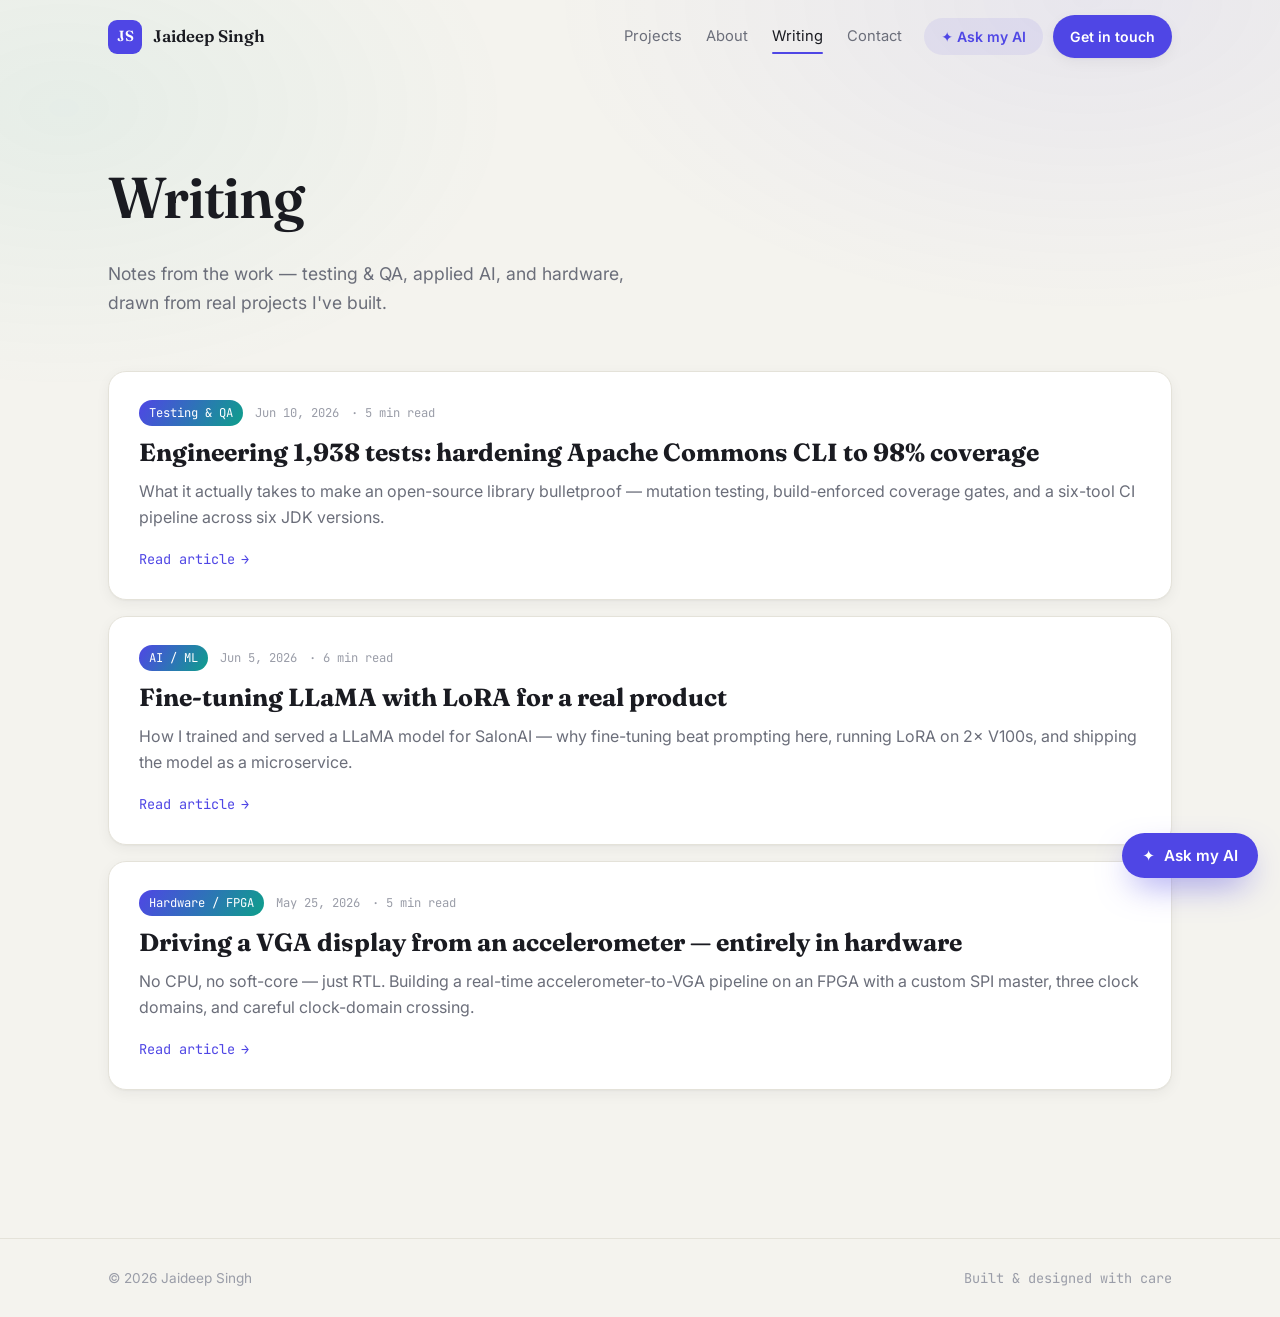
==== blog.html @ 5a1c94ab "Add Writing/blog section with 3 SEO articles + repo backlinks - New blog.html index + 3 static artic" ====
<!DOCTYPE html>
<html lang="en">
<head>
  <meta charset="UTF-8" />
  <meta name="viewport" content="width=device-width, initial-scale=1.0" />
  <title>Writing — Jaideep Singh</title>
  <meta name="description" content="Writing by Jaideep Singh — software engineer. Notes on testing & QA, AI/ML, and FPGA hardware, drawn from real projects." />
  <meta name="robots" content="index, follow, max-image-preview:large" />
  <link rel="canonical" href="https://jaideepsingh.dev/blog.html" />
  <meta property="og:type" content="website" />
  <meta property="og:title" content="Writing — Jaideep Singh" />
  <meta property="og:description" content="Notes on testing & QA, AI/ML, and FPGA hardware from a software engineer." />
  <meta property="og:url" content="https://jaideepsingh.dev/blog.html" />
  <meta property="og:image" content="https://jaideepsingh.dev/assets/og-image.png" />
  <meta name="twitter:card" content="summary_large_image" />
  <link rel="icon" type="image/svg+xml" href="assets/favicon.svg" />
  <link rel="preconnect" href="https://fonts.googleapis.com" />
  <link rel="preconnect" href="https://fonts.gstatic.com" crossorigin />
  <link href="https://fonts.googleapis.com/css2?family=Fraunces:opsz,wght@9..144,400;9..144,500;9..144,600;9..144,700&family=Inter:wght@400;500;600;700&family=JetBrains+Mono:wght@400;500&display=swap" rel="stylesheet" />
  <link rel="stylesheet" href="styles.css" />
  <link rel="stylesheet" href="blog.css" />
  <script>document.documentElement.classList.add('js');</script>
</head>
<body>
  <div class="scroll-progress" id="scrollProgress" aria-hidden="true"></div>
  <header class="nav scrolled" id="nav">
    <div class="nav-inner">
      <a href="index.html" class="nav-logo" aria-label="Home"><span class="logo-mark">JS</span><span class="logo-text">Jaideep Singh</span></a>
      <nav class="nav-links" aria-label="Primary">
        <a href="index.html#projects">Projects</a>
        <a href="index.html#about">About</a>
        <a href="blog.html" class="active">Writing</a>
        <a href="index.html#contact">Contact</a>
      </nav>
      <div class="nav-actions">
        <button class="btn btn-soft nav-ask" id="navAsk">✦ Ask my AI</button>
        <a href="index.html#contact" class="btn btn-primary nav-contact">Get in touch</a>
      </div>
      <button class="nav-toggle" id="navToggle" aria-label="Toggle menu" aria-expanded="false"><span></span><span></span><span></span></button>
    </div>
    <div class="nav-mobile" id="navMobile">
      <a href="index.html#projects">Projects</a>
      <a href="index.html#about">About</a>
      <a href="blog.html">Writing</a>
      <a href="index.html#contact">Contact</a>
    </div>
  </header>

  <main id="top">
    <section class="blog-hero">
      <div class="container">
        <h1 class="reveal in">Writing</h1>
        <p class="reveal in">Notes from the work — testing &amp; QA, applied AI, and hardware, drawn from real projects I've built.</p>
      </div>
    </section>

    <section class="section" style="padding-top:24px">
      <div class="container">
        <div class="post-list">
          <a class="post-card reveal" href="blog/testing-apache-commons-cli.html">
            <div class="post-meta"><span class="tag">Testing &amp; QA</span><span>Jun 10, 2026</span><span>· 5 min read</span></div>
            <h2>Engineering 1,938 tests: hardening Apache Commons CLI to 98% coverage</h2>
            <p>What it actually takes to make an open-source library bulletproof — mutation testing, build-enforced coverage gates, and a six-tool CI pipeline across six JDK versions.</p>
            <span class="read">Read article <span>→</span></span>
          </a>
          <a class="post-card reveal" href="blog/fine-tuning-llama-lora-salonai.html">
            <div class="post-meta"><span class="tag">AI / ML</span><span>Jun 5, 2026</span><span>· 6 min read</span></div>
            <h2>Fine-tuning LLaMA with LoRA for a real product</h2>
            <p>How I trained and served a LLaMA model for SalonAI — why fine-tuning beat prompting here, running LoRA on 2× V100s, and shipping the model as a microservice.</p>
            <span class="read">Read article <span>→</span></span>
          </a>
          <a class="post-card reveal" href="blog/accelerometer-vga-fpga.html">
            <div class="post-meta"><span class="tag">Hardware / FPGA</span><span>May 25, 2026</span><span>· 5 min read</span></div>
            <h2>Driving a VGA display from an accelerometer — entirely in hardware</h2>
            <p>No CPU, no soft-core — just RTL. Building a real-time accelerometer-to-VGA pipeline on an FPGA with a custom SPI master, three clock domains, and careful clock-domain crossing.</p>
            <span class="read">Read article <span>→</span></span>
          </a>
        </div>
      </div>
    </section>
  </main>

  <footer class="footer">
    <div class="container footer-inner">
      <span>© <span id="year">2026</span> Jaideep Singh</span>
      <span class="footer-built">Built &amp; designed with care</span>
    </div>
  </footer>

  <button class="chat-fab" id="chatFab" aria-label="Ask my AI assistant"><span class="chat-fab-spark">✦</span><span class="chat-fab-text">Ask my AI</span></button>
  <div class="chat-panel" id="chatPanel" role="dialog" aria-label="AI assistant about Jaideep" aria-hidden="true">
    <div class="chat-head">
      <div class="chat-id"><span class="chat-avatar">JS</span><div class="chat-meta"><strong>Jaideep's AI</strong><span class="chat-status"><span class="status-dot"></span> Ask me anything about Jaideep</span></div></div>
      <button class="chat-close" id="chatClose" aria-label="Close chat">✕</button>
    </div>
    <div class="chat-log" id="chatLog"></div>
    <div class="chat-suggest" id="chatSuggest"></div>
    <form class="chat-input" id="chatForm" autocomplete="off">
      <input id="chatText" type="text" placeholder="Ask me anything about Jaideep…" aria-label="Your question" />
      <button type="submit" aria-label="Send message"><svg viewBox="0 0 24 24" width="18" height="18" fill="currentColor"><path d="M3.4 20.4 21 12 3.4 3.6 3.39 10l12 2-12 2z"/></svg></button>
    </form>
  </div>

  <script>window.JAIDEEP_BOT_ENDPOINT = 'https://bot.jaideepsingh.dev';</script>
  <script src="script.js"></script>
</body>
</html>
---- styles.css ----
/* ============================================================
   Jaideep Singh — Portfolio
   Theme: editorial "premium professional" (light, warm paper,
   serif display + clean sans, refined depth & micro-interactions).
   ============================================================ */

:root {
  --paper: #f4f3ee;
  --paper-2: #efeee8;
  --card: #ffffff;
  --ink: #1a1b21;
  --ink-soft: #3b3d47;
  --muted: #6b6e7a;
  --faint: #9a9da8;
  --line: #e4e2d9;
  --line-2: #ebe9e1;

  --accent: #4f46e5;
  --accent-press: #4338ca;
  --accent-2: #0e9f8b;
  --accent-soft: rgba(79, 70, 229, .08);
  --accent-line: rgba(79, 70, 229, .22);
  --ok: #12a150;

  --maxw: 1120px;
  --radius: 18px;
  --radius-sm: 12px;
  --shadow-sm: 0 1px 2px rgba(26, 27, 33, .04), 0 4px 14px rgba(26, 27, 33, .05);
  --shadow-md: 0 10px 30px -12px rgba(26, 27, 33, .18);
  --shadow-lg: 0 26px 60px -22px rgba(26, 27, 33, .28);

  --font-sans: 'Inter', system-ui, -apple-system, sans-serif;
  --font-display: 'Fraunces', Georgia, serif;
  --font-mono: 'JetBrains Mono', ui-monospace, monospace;
}

* { margin: 0; padding: 0; box-sizing: border-box; }
html { scroll-behavior: smooth; scroll-padding-top: 88px; }
body {
  font-family: var(--font-sans);
  background: var(--paper);
  color: var(--ink);
  line-height: 1.65;
  -webkit-font-smoothing: antialiased;
  overflow-x: hidden;
}
@media (prefers-reduced-motion: reduce) {
  html { scroll-behavior: auto; }
  *, *::before, *::after { animation: none !important; transition: none !important; }
}
a { color: inherit; text-decoration: none; }
strong { color: var(--ink); font-weight: 600; }
::selection { background: rgba(79, 70, 229, .16); }

/* warm ambient backdrop */
body::before {
  content: ''; position: fixed; inset: 0; z-index: -1; pointer-events: none;
  background:
    radial-gradient(60% 50% at 85% 0%, rgba(79, 70, 229, .07), transparent 70%),
    radial-gradient(50% 45% at 5% 12%, rgba(14, 159, 139, .06), transparent 70%);
}

.container { width: 100%; max-width: var(--maxw); margin: 0 auto; padding: 0 28px; }
.section { padding: 108px 0; position: relative; }

.section-head { display: flex; align-items: baseline; gap: 14px; margin-bottom: 44px; }
.section-num { font-family: var(--font-mono); font-size: .82rem; color: var(--accent); }
.section-title { font-family: var(--font-display); font-size: clamp(1.9rem, 4vw, 2.7rem); font-weight: 600; letter-spacing: -.01em; }
.section-lead { color: var(--muted); max-width: 640px; margin: -28px 0 36px; font-size: 1.02rem; }
.accent-text { color: var(--accent); font-style: italic; }

/* ---------- Buttons ---------- */
.btn {
  display: inline-flex; align-items: center; justify-content: center; gap: 8px;
  font-weight: 600; font-size: .95rem; padding: 11px 20px; border-radius: 999px;
  border: 1px solid transparent; cursor: pointer; transition: transform .18s ease, box-shadow .25s, background .2s, border-color .2s, color .2s;
  white-space: nowrap; font-family: var(--font-sans);
}
.btn-primary { background: var(--accent); color: #fff; box-shadow: var(--shadow-sm); }
.btn-primary:hover { background: var(--accent-press); transform: translateY(-2px); box-shadow: var(--shadow-md); }
.btn-outline { background: transparent; border-color: var(--line); color: var(--ink); }
.btn-outline:hover { border-color: var(--accent); color: var(--accent); transform: translateY(-2px); background: var(--accent-soft); }
.btn-soft { background: var(--accent-soft); color: var(--accent); }
.btn-soft:hover { background: rgba(79, 70, 229, .14); }
.btn-lg { font-size: 1rem; padding: 14px 26px; }

/* ---------- Scroll progress ---------- */
.scroll-progress {
  position: fixed; top: 0; left: 0; height: 3px; width: 100%;
  transform: scaleX(0); transform-origin: 0 50%;
  background: linear-gradient(90deg, var(--accent), var(--accent-2));
  z-index: 200; will-change: transform;
}

/* ---------- Nav ---------- */
.nav { position: fixed; top: 0; left: 0; right: 0; z-index: 100; transition: background .3s, border-color .3s, box-shadow .3s; border-bottom: 1px solid transparent; }
.nav.scrolled { background: rgba(244, 243, 238, .82); backdrop-filter: blur(14px); -webkit-backdrop-filter: blur(14px); border-bottom-color: var(--line); }
.nav-inner { max-width: var(--maxw); margin: 0 auto; padding: 15px 28px; display: flex; align-items: center; gap: 22px; }
.nav-logo { display: flex; align-items: center; gap: 11px; font-weight: 600; }
.logo-mark { font-family: var(--font-display); font-weight: 600; font-size: .92rem; width: 34px; height: 34px; display: grid; place-items: center; border-radius: 9px; background: var(--accent); color: #fff; }
.logo-text { font-family: var(--font-display); font-size: 1.05rem; }
.nav-links { margin-left: auto; display: flex; gap: 24px; }
.nav-links a { font-size: .92rem; color: var(--muted); position: relative; transition: color .2s; }
.nav-links a:hover, .nav-links a.active { color: var(--ink); }
.nav-links a::after { content: ''; position: absolute; left: 0; bottom: -5px; height: 2px; width: 0; background: var(--accent); transition: width .25s; border-radius: 2px; }
.nav-links a:hover::after, .nav-links a.active::after { width: 100%; }
.nav-actions { display: flex; gap: 10px; align-items: center; }
.nav-ask, .nav-contact { padding: 9px 16px; font-size: .88rem; }
.nav-toggle { display: none; flex-direction: column; gap: 5px; background: none; border: 0; cursor: pointer; padding: 6px; }
.nav-toggle span { width: 24px; height: 2px; background: var(--ink); border-radius: 2px; transition: .3s; }
.nav-toggle.open span:nth-child(1) { transform: translateY(7px) rotate(45deg); }
.nav-toggle.open span:nth-child(2) { opacity: 0; }
.nav-toggle.open span:nth-child(3) { transform: translateY(-7px) rotate(-45deg); }
.nav-mobile { display: none; flex-direction: column; background: var(--paper); border-bottom: 1px solid var(--line); padding: 8px 28px 18px; }
.nav-mobile a { padding: 12px 0; color: var(--ink-soft); border-bottom: 1px solid var(--line-2); }
.nav-mobile a:last-child { border-bottom: 0; }
.nav-mobile.open { display: flex; }

/* ---------- Status dot ---------- */
.status-dot { width: 8px; height: 8px; border-radius: 50%; background: var(--ok); display: inline-block; box-shadow: 0 0 0 0 rgba(18, 161, 80, .5); animation: pulse 2.2s infinite; }
@keyframes pulse { 0% { box-shadow: 0 0 0 0 rgba(18, 161, 80, .45);} 70% { box-shadow: 0 0 0 8px rgba(18, 161, 80, 0);} 100% { box-shadow: 0 0 0 0 rgba(18, 161, 80, 0);} }

/* ---------- Hero ---------- */
.hero { min-height: 100vh; display: flex; align-items: safe center; padding: 128px 0 70px; position: relative; }
#hero-canvas { position: absolute; inset: 0; width: 100%; height: 100%; z-index: 0; pointer-events: none; display: block; }
.hero-grid { display: grid; grid-template-columns: 1.35fr .95fr; gap: 54px; align-items: center; width: 100%; position: relative; z-index: 2; }
.hero-eyebrow { display: inline-flex; align-items: center; gap: 9px; font-family: var(--font-mono); font-size: .8rem; color: var(--ink-soft); padding: 7px 14px; border: 1px solid var(--line); border-radius: 999px; background: var(--card); margin-bottom: 26px; box-shadow: var(--shadow-sm); }
.hero-title { font-family: var(--font-display); font-size: clamp(2.5rem, 6vw, 4.4rem); line-height: 1.04; font-weight: 600; letter-spacing: -.02em; margin-bottom: 24px; }
.hero-sub { font-size: clamp(1.02rem, 1.7vw, 1.2rem); color: var(--muted); max-width: 600px; margin-bottom: 34px; }
.hero-cta { display: flex; gap: 12px; flex-wrap: wrap; margin-bottom: 30px; }
.hero-socials { display: flex; gap: 10px; align-items: center; }
.hero-socials a:not(.hero-resume) { width: 42px; height: 42px; display: grid; place-items: center; border-radius: 11px; border: 1px solid var(--line); color: var(--ink-soft); background: var(--card); transition: .2s; }
.hero-socials a:not(.hero-resume):hover { color: var(--accent); border-color: var(--accent); transform: translateY(-3px); }
.hero-resume { margin-left: 6px; font-family: var(--font-mono); font-size: .85rem; color: var(--muted); transition: color .2s; }
.hero-resume:hover { color: var(--accent); }

/* hero quick-facts card */
.hero-card { background: var(--card); border: 1px solid var(--line); border-radius: var(--radius); padding: 26px; box-shadow: var(--shadow-lg); }
.hc-row { display: flex; align-items: center; gap: 13px; margin-bottom: 20px; }
.hc-avatar { width: 48px; height: 48px; border-radius: 13px; display: grid; place-items: center; font-family: var(--font-display); font-weight: 600; color: #fff; background: linear-gradient(135deg, var(--accent), var(--accent-2)); font-size: 1.05rem; }
.hc-name { display: block; font-family: var(--font-display); font-size: 1.15rem; }
.hc-role { font-size: .88rem; color: var(--muted); }
.hc-now { font-size: .92rem; color: var(--ink-soft); background: var(--paper-2); border: 1px solid var(--line-2); border-radius: var(--radius-sm); padding: 11px 14px; margin-bottom: 18px; }
.hc-label { display: block; font-family: var(--font-mono); font-size: .68rem; text-transform: uppercase; letter-spacing: .08em; color: var(--faint); margin-bottom: 3px; }
.hc-stats { list-style: none; display: grid; grid-template-columns: 1fr 1fr; gap: 12px; margin-bottom: 18px; }
.hc-stats li { display: flex; flex-direction: column; }
.hc-stats b { font-family: var(--font-display); font-size: 1.4rem; color: var(--accent); line-height: 1; }
.hc-stats span { font-size: .76rem; color: var(--muted); margin-top: 3px; }
.hc-tags { display: flex; flex-wrap: wrap; gap: 6px; margin-bottom: 18px; }
.hc-tags span { font-family: var(--font-mono); font-size: .72rem; padding: 4px 10px; border-radius: 7px; background: var(--accent-soft); color: var(--accent); }
.hc-avail { display: flex; align-items: center; gap: 8px; font-size: .85rem; color: var(--ink-soft); padding-top: 16px; border-top: 1px solid var(--line-2); }

/* ---------- About ---------- */
.about-grid { display: grid; grid-template-columns: 1.5fr 1fr; gap: 50px; align-items: start; }
.about-text .lead { font-family: var(--font-display); font-size: 1.5rem; line-height: 1.3; color: var(--ink); margin-bottom: 20px; font-weight: 500; }
.about-text p { color: var(--muted); margin-bottom: 16px; font-size: 1.05rem; }
.about-side { background: var(--card); border: 1px solid var(--line); border-radius: var(--radius); padding: 26px; box-shadow: var(--shadow-sm); }
.about-side h3 { font-family: var(--font-display); font-size: 1.1rem; margin-bottom: 16px; }
.check-list { list-style: none; display: flex; flex-direction: column; gap: 12px; }
.check-list li { position: relative; padding-left: 28px; color: var(--ink-soft); font-size: .94rem; }
.check-list li::before { content: '✓'; position: absolute; left: 0; top: 0; width: 18px; height: 18px; border-radius: 6px; background: var(--accent-soft); color: var(--accent); font-size: .72rem; display: grid; place-items: center; font-weight: 700; }

/* ---------- Skills ---------- */
.skills-grid { display: grid; grid-template-columns: repeat(auto-fill, minmax(255px, 1fr)); gap: 16px; }
.skill-card { background: var(--card); border: 1px solid var(--line); border-radius: var(--radius); padding: 22px; transition: transform .25s, box-shadow .25s, border-color .25s; }
.skill-card:hover { transform: translateY(-4px); box-shadow: var(--shadow-md); border-color: var(--accent-line); }
.skill-card h3 { font-family: var(--font-display); font-size: 1.02rem; margin-bottom: 15px; }
.chips { list-style: none; display: flex; flex-wrap: wrap; gap: 8px; }
.chips li { font-family: var(--font-mono); font-size: .77rem; color: var(--ink-soft); padding: 5px 11px; border-radius: 8px; background: var(--paper-2); border: 1px solid var(--line-2); }
.chips.small li { font-size: .72rem; padding: 4px 9px; }

/* ---------- Experience ---------- */
.timeline { position: relative; padding-left: 30px; }
.timeline::before { content: ''; position: absolute; left: 7px; top: 6px; bottom: 6px; width: 2px; background: linear-gradient(var(--accent), var(--accent-2), transparent); opacity: .5; }
.tl-item { position: relative; padding-bottom: 40px; }
.tl-item:last-child { padding-bottom: 0; }
.tl-marker { position: absolute; left: -30px; top: 6px; width: 15px; height: 15px; border-radius: 50%; background: var(--paper); border: 3px solid var(--accent); box-shadow: 0 0 0 4px var(--accent-soft); }
.tl-content { background: var(--card); border: 1px solid var(--line); border-radius: var(--radius); padding: 24px 26px; transition: box-shadow .25s, border-color .25s; box-shadow: var(--shadow-sm); }
.tl-content:hover { border-color: var(--accent-line); box-shadow: var(--shadow-md); }
.tl-head { display: flex; justify-content: space-between; align-items: baseline; flex-wrap: wrap; gap: 6px; }
.tl-head h3 { font-family: var(--font-display); font-size: 1.2rem; display: flex; align-items: center; gap: 10px; flex-wrap: wrap; }
.tl-badge { font-family: var(--font-mono); font-size: .68rem; font-weight: 500; color: var(--accent); background: var(--accent-soft); padding: 3px 9px; border-radius: 7px; }
.tl-date { font-family: var(--font-mono); font-size: .8rem; color: var(--accent); white-space: nowrap; }
.tl-org { color: var(--muted); font-size: .92rem; margin-bottom: 14px; }
.tl-points { list-style: none; display: flex; flex-direction: column; gap: 9px; }
.tl-points li { position: relative; padding-left: 20px; color: var(--ink-soft); font-size: .95rem; }
.tl-points li::before { content: '▹'; position: absolute; left: 0; color: var(--accent-2); }

/* ---------- Projects ---------- */
.filters { display: flex; flex-wrap: wrap; gap: 9px; margin-bottom: 32px; }
.filter { font-family: var(--font-mono); font-size: .82rem; color: var(--muted); padding: 8px 15px; border-radius: 999px; border: 1px solid var(--line); background: var(--card); cursor: pointer; transition: .2s; }
.filter:hover { color: var(--ink); border-color: var(--accent); }
.filter.active { color: #fff; background: var(--accent); border-color: var(--accent); }
.projects-grid { display: grid; grid-template-columns: repeat(auto-fill, minmax(330px, 1fr)); gap: 18px; }
.project-card { background: var(--card); border: 1px solid var(--line); border-radius: var(--radius); padding: 24px; display: flex; flex-direction: column; transition: transform .3s, box-shadow .3s, border-color .3s; position: relative; overflow: hidden; box-shadow: var(--shadow-sm); }
.project-card::before { content: ''; position: absolute; inset: 0; z-index: 0; background: radial-gradient(240px circle at var(--mx, 50%) var(--my, 50%), rgba(79, 70, 229, .08), transparent 60%); opacity: 0; transition: opacity .3s; pointer-events: none; }
.project-card:hover { transform: translateY(-6px); border-color: var(--accent-line); box-shadow: var(--shadow-lg); }
.project-card:hover::before { opacity: 1; }
.project-card.hide { display: none; }
.project-card > * { position: relative; z-index: 1; }
.pc-top { display: flex; justify-content: space-between; align-items: center; margin-bottom: 14px; }
.pc-icon { font-size: 1.7rem; line-height: 1; }
.pc-link { color: var(--faint); transition: .2s; }
.pc-link:hover { color: var(--accent); transform: scale(1.1); }
.project-card h3 { font-family: var(--font-display); font-size: 1.16rem; margin-bottom: 4px; }
.pc-tagline { font-size: .85rem; color: var(--accent); margin-bottom: 13px; font-family: var(--font-mono); }
.pc-desc { font-size: .92rem; color: var(--muted); margin-bottom: 18px; flex-grow: 1; }
.project-card.clickable { cursor: pointer; }
.project-card:focus-visible { outline: 2px solid var(--accent); outline-offset: 3px; }
.pc-more { display: inline-flex; align-items: center; gap: 6px; margin-top: 16px; font-family: var(--font-mono); font-size: .8rem; font-weight: 600; color: var(--accent); }
.pc-more span { transition: transform .2s; }
.project-card.clickable:hover .pc-more span { transform: translateX(5px); }

/* ---------- Leadership ---------- */
.lead-grid { display: grid; grid-template-columns: repeat(auto-fit, minmax(280px, 1fr)); gap: 18px; }
.lead-card { background: var(--card); border: 1px solid var(--line); border-radius: var(--radius); padding: 24px; transition: transform .25s, box-shadow .25s, border-color .25s; box-shadow: var(--shadow-sm); }
.lead-card:hover { transform: translateY(-4px); border-color: var(--accent-line); box-shadow: var(--shadow-md); }
.lead-date { font-family: var(--font-mono); font-size: .76rem; color: var(--accent); margin-bottom: 12px; }
.lead-card h3 { font-family: var(--font-display); font-size: 1.1rem; margin-bottom: 5px; }
.lead-org { color: var(--muted); font-size: .88rem; margin-bottom: 12px; }
.lead-card p:last-child { color: var(--ink-soft); font-size: .93rem; }

/* ---------- Education ---------- */
.edu-card { background: var(--card); border: 1px solid var(--line); border-radius: var(--radius); padding: 24px 26px; display: flex; justify-content: space-between; align-items: center; gap: 20px; margin-bottom: 14px; box-shadow: var(--shadow-sm); transition: border-color .25s, box-shadow .25s; }
.edu-card:hover { border-color: var(--accent-line); box-shadow: var(--shadow-md); }
.edu-main h3 { font-family: var(--font-display); font-size: 1.12rem; margin-bottom: 6px; }
.edu-honor { color: var(--faint); font-weight: 400; font-size: .9rem; font-family: var(--font-sans); }
.edu-org { color: var(--muted); font-size: .95rem; }
.edu-note { color: var(--accent-2); font-size: .85rem; margin-top: 6px; }
.edu-date { font-family: var(--font-mono); font-size: .9rem; color: var(--accent); white-space: nowrap; }

/* ---------- Contact ---------- */
.section-contact { padding: 116px 0 96px; }
.contact-inner { text-align: center; max-width: 680px; margin: 0 auto; }
.contact-inner .section-num { display: block; margin-bottom: 14px; }
.contact-title { font-family: var(--font-display); font-size: clamp(2.1rem, 5vw, 3.2rem); font-weight: 600; letter-spacing: -.01em; margin-bottom: 18px; }
.contact-sub { color: var(--muted); font-size: 1.08rem; margin-bottom: 32px; }
.contact-cta { display: flex; gap: 12px; justify-content: center; flex-wrap: wrap; }
.contact-links { display: flex; justify-content: center; gap: 24px; margin-top: 30px; flex-wrap: wrap; }
.contact-links a { color: var(--muted); font-family: var(--font-mono); font-size: .9rem; transition: color .2s; }
.contact-links a:hover { color: var(--accent); }
.contact-loc { display: inline-flex; align-items: center; gap: 8px; color: var(--ink-soft); font-size: .9rem; margin-top: 26px; }

/* ---------- Footer ---------- */
.footer { border-top: 1px solid var(--line); padding: 28px 0; }
.footer-inner { display: flex; justify-content: space-between; align-items: center; flex-wrap: wrap; gap: 10px; color: var(--faint); font-size: .85rem; }
.footer-built { font-family: var(--font-mono); }

/* ---------- AI chat ---------- */
.chat-fab {
  position: fixed; right: 22px; bottom: 22px; z-index: 150;
  display: inline-flex; align-items: center; gap: 9px;
  padding: 13px 20px; border: 0; border-radius: 999px; cursor: pointer;
  background: var(--accent); color: #fff; font-family: var(--font-sans); font-weight: 600; font-size: .95rem;
  box-shadow: 0 14px 34px -10px rgba(79, 70, 229, .6); transition: transform .2s, box-shadow .25s, background .2s;
}
.chat-fab:hover { transform: translateY(-3px); background: var(--accent-press); box-shadow: 0 20px 44px -10px rgba(79, 70, 229, .7); }
.chat-fab-spark { animation: spark 2.6s ease-in-out infinite; }
@keyframes spark { 0%, 100% { opacity: 1; transform: scale(1);} 50% { opacity: .65; transform: scale(1.18) rotate(20deg);} }
.chat-fab.hidden { transform: scale(.4); opacity: 0; pointer-events: none; }

.chat-panel {
  position: fixed; right: 22px; bottom: 22px; z-index: 151;
  width: min(400px, calc(100vw - 32px)); height: min(620px, calc(100vh - 44px));
  background: var(--card); border: 1px solid var(--line); border-radius: 22px;
  display: flex; flex-direction: column; overflow: hidden;
  box-shadow: var(--shadow-lg);
  opacity: 0; transform: translateY(24px) scale(.96); pointer-events: none;
  transition: opacity .28s ease, transform .28s cubic-bezier(.2,.8,.2,1);
}
.chat-panel.open { opacity: 1; transform: none; pointer-events: auto; }
.chat-head { display: flex; align-items: center; justify-content: space-between; padding: 16px 18px; background: linear-gradient(135deg, var(--accent), #5b54e8); color: #fff; }
.chat-id { display: flex; align-items: center; gap: 11px; }
.chat-avatar { width: 40px; height: 40px; border-radius: 11px; display: grid; place-items: center; font-family: var(--font-display); font-weight: 600; background: rgba(255,255,255,.2); }
.chat-meta strong { display: block; font-size: .98rem; }
.chat-status { font-size: .76rem; opacity: .92; display: flex; align-items: center; gap: 6px; }
.chat-status .status-dot { background: #6ef0a8; box-shadow: none; animation: none; }
.chat-close { background: rgba(255,255,255,.15); border: 0; color: #fff; width: 30px; height: 30px; border-radius: 9px; cursor: pointer; font-size: .9rem; transition: background .2s; }
.chat-close:hover { background: rgba(255,255,255,.28); }

.chat-log { flex: 1; overflow-y: auto; padding: 18px; display: flex; flex-direction: column; gap: 12px; background: var(--paper); }
.msg { max-width: 86%; padding: 11px 14px; border-radius: 15px; font-size: .92rem; line-height: 1.55; white-space: pre-wrap; }
.msg.bot { align-self: flex-start; background: var(--card); border: 1px solid var(--line); border-bottom-left-radius: 5px; color: var(--ink-soft); box-shadow: var(--shadow-sm); }
.msg.user { align-self: flex-end; background: var(--accent); color: #fff; border-bottom-right-radius: 5px; }
.msg.bot strong { color: var(--ink); }
.msg.bot a { color: var(--accent); text-decoration: underline; }
.typing { align-self: flex-start; display: flex; gap: 4px; padding: 13px 15px; background: var(--card); border: 1px solid var(--line); border-radius: 15px; border-bottom-left-radius: 5px; }
.typing span { width: 7px; height: 7px; border-radius: 50%; background: var(--faint); animation: blink 1.3s infinite; }
.typing span:nth-child(2) { animation-delay: .2s; }
.typing span:nth-child(3) { animation-delay: .4s; }
@keyframes blink { 0%, 60%, 100% { opacity: .3; transform: translateY(0);} 30% { opacity: 1; transform: translateY(-3px);} }

.chat-suggest { display: flex; gap: 7px; padding: 10px 14px 0; flex-wrap: wrap; background: var(--paper); }
.chat-suggest button { font-size: .78rem; font-family: var(--font-sans); padding: 7px 12px; border-radius: 999px; border: 1px solid var(--accent-line); background: var(--card); color: var(--accent); cursor: pointer; transition: .2s; }
.chat-suggest button:hover { background: var(--accent-soft); }
.chat-input { display: flex; gap: 8px; padding: 12px 14px; background: var(--paper); border-top: 1px solid var(--line); }
.chat-input input { flex: 1; border: 1px solid var(--line); border-radius: 999px; padding: 11px 16px; font-family: var(--font-sans); font-size: .92rem; background: var(--card); color: var(--ink); outline: none; transition: border-color .2s; }
.chat-input input:focus { border-color: var(--accent); }
.chat-input button { width: 42px; height: 42px; border: 0; border-radius: 50%; background: var(--accent); color: #fff; cursor: pointer; display: grid; place-items: center; transition: background .2s, transform .15s; flex-shrink: 0; }
.chat-input button:hover { background: var(--accent-press); transform: scale(1.05); }

/* ---------- Reveal ---------- */
.reveal { opacity: 0; transform: translateY(24px); transition: opacity .7s cubic-bezier(.2,.7,.2,1), transform .7s cubic-bezier(.2,.7,.2,1); }
.reveal.in { opacity: 1; transform: none; }
html:not(.js) .reveal { opacity: 1; transform: none; }

/* ---------- 3D tilt ---------- */
.project-card, .skill-card, .lead-card { will-change: transform; }
.tilting { transition: transform .06s linear !important; }

/* ---------- Responsive ---------- */
@media (max-width: 900px) {
  .nav-links, .nav-actions { display: none; }
  .nav-toggle { display: flex; }
  .hero-grid { grid-template-columns: 1fr; gap: 36px; }
  .hero-card { order: 2; }
  .about-grid { grid-template-columns: 1fr; gap: 32px; }
  .section { padding: 84px 0; }
}
@media (max-width: 560px) {
  .container { padding: 0 20px; }
  .nav-inner { padding: 14px 20px; }
  .logo-text { display: none; }
  .hero { padding: 108px 0 60px; }
  .edu-card { flex-direction: column; align-items: flex-start; }
  .tl-head { flex-direction: column; }
  .footer-inner { flex-direction: column; text-align: center; }
  .chat-fab-text { display: none; }
  .chat-fab { padding: 14px; }
}
---- blog.css ----
/* ============================================================
   Blog index + article styles (built on styles.css variables).
   ============================================================ */

/* ---- Blog index ---- */
.blog-hero { padding: 150px 0 30px; }
.blog-hero h1 { font-family: var(--font-display); font-size: clamp(2.4rem, 6vw, 3.6rem); font-weight: 600; letter-spacing: -.02em; margin-bottom: 14px; }
.blog-hero p { color: var(--muted); font-size: 1.1rem; max-width: 560px; }

.post-list { display: grid; gap: 16px; padding-bottom: 40px; }
.post-card { display: block; background: var(--card); border: 1px solid var(--line); border-radius: var(--radius); padding: 28px 30px; transition: transform .25s, box-shadow .25s, border-color .25s; box-shadow: var(--shadow-sm); }
.post-card:hover { transform: translateY(-4px); border-color: var(--accent-line); box-shadow: var(--shadow-md); }
.post-meta { display: flex; gap: 12px; align-items: center; font-family: var(--font-mono); font-size: .76rem; color: var(--faint); margin-bottom: 12px; }
.post-meta .tag { color: #fff; background: linear-gradient(120deg, var(--accent), var(--accent-2)); padding: 3px 10px; border-radius: 999px; }
.post-card h2 { font-family: var(--font-display); font-size: 1.55rem; line-height: 1.2; margin-bottom: 10px; color: var(--ink); }
.post-card p { color: var(--muted); font-size: 1rem; margin-bottom: 14px; }
.post-card .read { font-family: var(--font-mono); font-size: .85rem; color: var(--accent); display: inline-flex; align-items: center; gap: 6px; }
.post-card .read span { transition: transform .2s; }
.post-card:hover .read span { transform: translateX(5px); }

/* ---- Article ---- */
.article { max-width: 760px; margin: 0 auto; padding: 150px 0 30px; }
.article-back { font-family: var(--font-mono); font-size: .82rem; color: var(--muted); display: inline-block; margin-bottom: 26px; transition: color .2s; }
.article-back:hover { color: var(--ink); }
.article-cat { display: inline-block; font-family: var(--font-mono); font-size: .74rem; text-transform: uppercase; letter-spacing: .05em; color: #fff; background: linear-gradient(120deg, var(--accent), var(--accent-2)); padding: 6px 13px; border-radius: 999px; margin-bottom: 18px; }
.article h1 { font-family: var(--font-display); font-size: clamp(2rem, 5vw, 3rem); font-weight: 600; letter-spacing: -.02em; line-height: 1.1; margin-bottom: 20px; }
.byline { display: flex; align-items: center; gap: 12px; padding-bottom: 26px; margin-bottom: 30px; border-bottom: 1px solid var(--line); }
.byline .av { width: 44px; height: 44px; border-radius: 12px; background: linear-gradient(135deg, var(--accent), var(--accent-2)); color: #fff; font-family: var(--font-display); font-weight: 600; display: grid; place-items: center; }
.byline b { display: block; font-size: .95rem; }
.byline span { font-size: .82rem; color: var(--muted); font-family: var(--font-mono); }

.article-body { font-size: 1.12rem; line-height: 1.78; color: var(--ink-soft); }
.article-body h2 { font-family: var(--font-display); font-size: 1.6rem; color: var(--ink); margin: 38px 0 14px; letter-spacing: -.01em; }
.article-body p { margin-bottom: 20px; }
.article-body ul { margin: 0 0 20px; padding-left: 4px; list-style: none; display: flex; flex-direction: column; gap: 10px; }
.article-body li { position: relative; padding-left: 26px; }
.article-body li::before { content: '▹'; position: absolute; left: 0; color: var(--accent); }
.article-body strong { color: var(--ink); }
.article-body a { color: var(--accent); text-decoration: underline; text-underline-offset: 3px; }
.pull { background: var(--card); border: 1px solid var(--line); border-left: 4px solid var(--accent); border-radius: 12px; padding: 18px 22px; margin: 26px 0; font-family: var(--font-display); font-size: 1.2rem; color: var(--ink); box-shadow: var(--shadow-sm); }
.metric-row { display: grid; grid-template-columns: repeat(auto-fit, minmax(120px, 1fr)); gap: 14px; margin: 26px 0; }
.metric-row div { background: var(--card); border: 1px solid var(--line); border-radius: 12px; padding: 16px; text-align: center; box-shadow: var(--shadow-sm); }
.metric-row b { display: block; font-family: var(--font-display); font-size: 1.7rem; background: linear-gradient(120deg, var(--accent), var(--accent-2)); -webkit-background-clip: text; background-clip: text; -webkit-text-fill-color: transparent; }
.metric-row span { font-size: .76rem; color: var(--muted); }

.article-foot { margin-top: 40px; padding-top: 28px; border-top: 1px solid var(--line); display: flex; gap: 12px; flex-wrap: wrap; }

@media (max-width: 560px) {
  .article { padding-top: 120px; }
  .article-body { font-size: 1.05rem; }
}
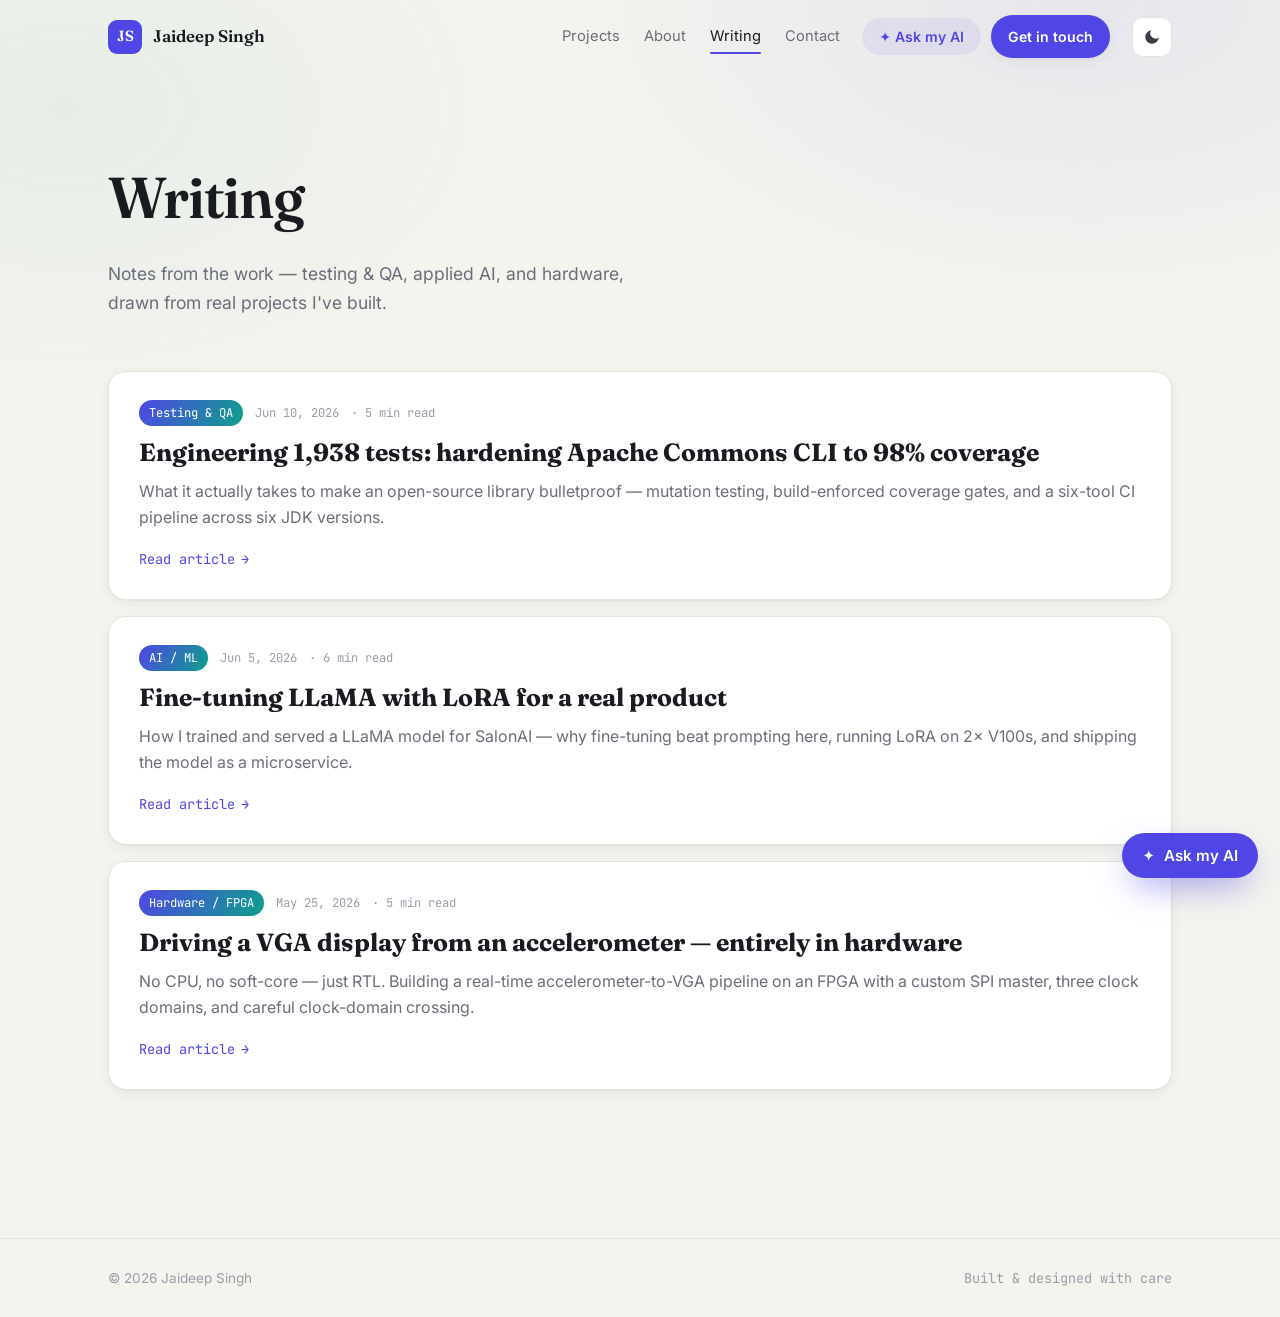
==== commit a5afbe5c: "Wave 1: dark mode + motion polish - Dark theme: full CSS variable set, persisted in localStorage, re" ====
--- a/blog.html
+++ b/blog.html
@@ -19,7 +19,7 @@
   <link href="https://fonts.googleapis.com/css2?family=Fraunces:opsz,wght@9..144,400;9..144,500;9..144,600;9..144,700&family=Inter:wght@400;500;600;700&family=JetBrains+Mono:wght@400;500&display=swap" rel="stylesheet" />
   <link rel="stylesheet" href="styles.css" />
   <link rel="stylesheet" href="blog.css" />
-  <script>document.documentElement.classList.add('js');</script>
+  <script>document.documentElement.classList.add('js');(function(){try{var t=localStorage.getItem('theme')||(matchMedia('(prefers-color-scheme:dark)').matches?'dark':'light');document.documentElement.setAttribute('data-theme',t);}catch(e){}})();</script>
 </head>
 <body>
   <div class="scroll-progress" id="scrollProgress" aria-hidden="true"></div>
--- a/styles.css
+++ b/styles.css
@@ -33,6 +33,51 @@
   --font-display: 'Fraunces', Georgia, serif;
   --font-mono: 'JetBrains Mono', ui-monospace, monospace;
 }
+
+/* ---------- Dark theme ---------- */
+html[data-theme="dark"] {
+  --paper: #0b0c11;
+  --paper-2: #14161e;
+  --card: #161823;
+  --ink: #edeff5;
+  --ink-soft: #c4c8d4;
+  --muted: #9197a8;
+  --faint: #656b7c;
+  --line: #262a38;
+  --line-2: #1d2029;
+  --accent: #818cf8;
+  --accent-press: #6d78f0;
+  --accent-2: #2ee6c5;
+  --accent-soft: rgba(129,140,248,.15);
+  --accent-line: rgba(129,140,248,.32);
+  --ok: #34d399;
+  --shadow-sm: 0 1px 2px rgba(0,0,0,.4), 0 4px 14px rgba(0,0,0,.45);
+  --shadow-md: 0 12px 32px -12px rgba(0,0,0,.65);
+  --shadow-lg: 0 28px 64px -22px rgba(0,0,0,.78);
+  color-scheme: dark;
+}
+html[data-theme="dark"] .nav.scrolled { background: rgba(11,12,17,.8); border-bottom-color: var(--line); }
+html[data-theme="dark"] .btn-primary { color: #0b0c11; }
+html[data-theme="dark"] .chat-fab { color: #0b0c11; }
+html, body { transition: background-color .3s ease, color .3s ease; }
+
+/* ---------- Theme toggle button ---------- */
+.theme-toggle {
+  width: 40px; height: 40px; border-radius: 11px; border: 1px solid var(--line);
+  background: var(--card); color: var(--ink-soft); cursor: pointer; display: grid;
+  place-items: center; transition: .2s; flex-shrink: 0;
+}
+.theme-toggle:hover { border-color: var(--accent); color: var(--accent); transform: translateY(-2px); }
+.theme-toggle svg { width: 18px; height: 18px; }
+.theme-toggle .ic-sun { display: none; }
+html[data-theme="dark"] .theme-toggle .ic-sun { display: block; }
+html[data-theme="dark"] .theme-toggle .ic-moon { display: none; }
+
+/* ---------- Page load / transition ---------- */
+main { animation: pageIn .5s ease both; }
+@keyframes pageIn { from { opacity: 0; transform: translateY(8px); } to { opacity: 1; transform: none; } }
+body.page-leave main { opacity: 0; transform: translateY(-6px); transition: opacity .24s ease, transform .24s ease; }
+@media (prefers-reduced-motion: reduce) { main { animation: none; } body.page-leave main { transition: none; } }
 
 * { margin: 0; padding: 0; box-sizing: border-box; }
 html { scroll-behavior: smooth; scroll-padding-top: 88px; }
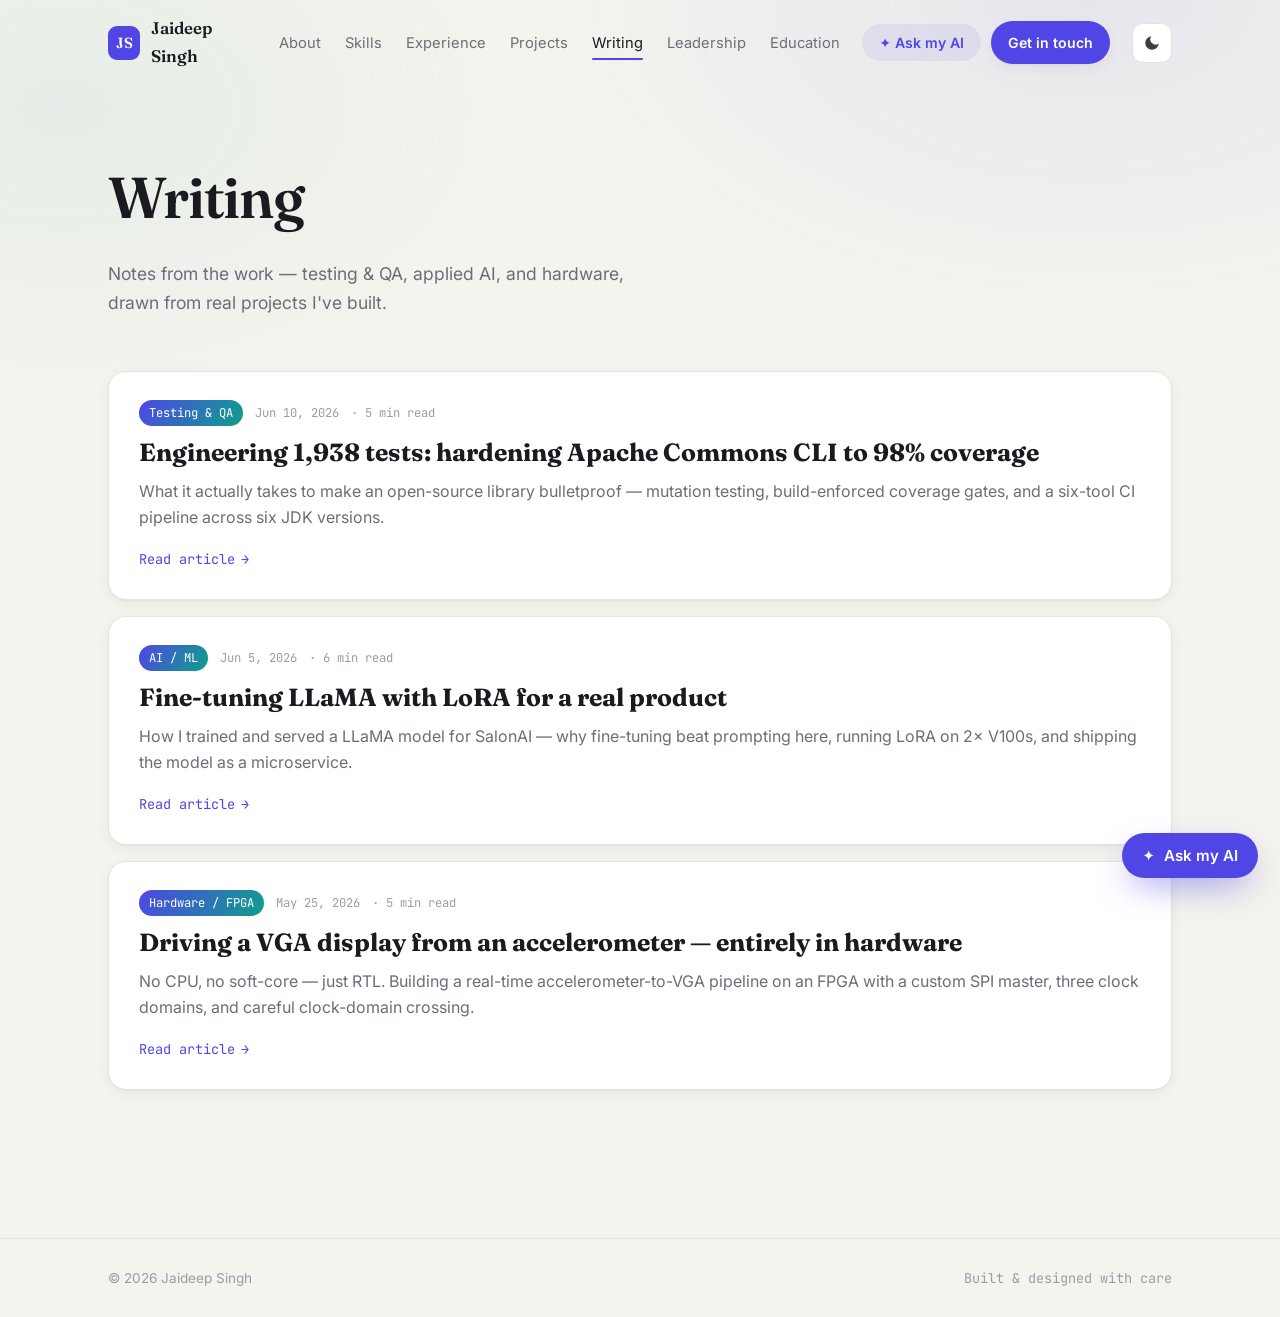
==== commit e4eb5436: "Unify the nav across all pages (full menu everywhere) The Writing and project/article pages had a tr" ====
--- a/blog.html
+++ b/blog.html
@@ -27,10 +27,13 @@
     <div class="nav-inner">
       <a href="index.html" class="nav-logo" aria-label="Home"><span class="logo-mark">JS</span><span class="logo-text">Jaideep Singh</span></a>
       <nav class="nav-links" aria-label="Primary">
+        <a href="index.html#about">About</a>
+        <a href="index.html#skills">Skills</a>
+        <a href="index.html#experience">Experience</a>
         <a href="index.html#projects">Projects</a>
-        <a href="index.html#about">About</a>
         <a href="blog.html" class="active">Writing</a>
-        <a href="index.html#contact">Contact</a>
+        <a href="index.html#leadership">Leadership</a>
+        <a href="index.html#education">Education</a>
       </nav>
       <div class="nav-actions">
         <button class="btn btn-soft nav-ask" id="navAsk">✦ Ask my AI</button>
@@ -39,9 +42,13 @@
       <button class="nav-toggle" id="navToggle" aria-label="Toggle menu" aria-expanded="false"><span></span><span></span><span></span></button>
     </div>
     <div class="nav-mobile" id="navMobile">
+      <a href="index.html#about">About</a>
+      <a href="index.html#skills">Skills</a>
+      <a href="index.html#experience">Experience</a>
       <a href="index.html#projects">Projects</a>
-      <a href="index.html#about">About</a>
       <a href="blog.html">Writing</a>
+      <a href="index.html#leadership">Leadership</a>
+      <a href="index.html#education">Education</a>
       <a href="index.html#contact">Contact</a>
     </div>
   </header>
--- a/styles.css
+++ b/styles.css
@@ -73,11 +73,6 @@
 html[data-theme="dark"] .theme-toggle .ic-sun { display: block; }
 html[data-theme="dark"] .theme-toggle .ic-moon { display: none; }
 
-/* ---------- Page load / transition ---------- */
-main { animation: pageIn .5s ease both; }
-@keyframes pageIn { from { opacity: 0; transform: translateY(8px); } to { opacity: 1; transform: none; } }
-body.page-leave main { opacity: 0; transform: translateY(-6px); transition: opacity .24s ease, transform .24s ease; }
-@media (prefers-reduced-motion: reduce) { main { animation: none; } body.page-leave main { transition: none; } }
 
 * { margin: 0; padding: 0; box-sizing: border-box; }
 html { scroll-behavior: smooth; scroll-padding-top: 88px; }
@@ -281,6 +276,20 @@
 .contact-title { font-family: var(--font-display); font-size: clamp(2.1rem, 5vw, 3.2rem); font-weight: 600; letter-spacing: -.01em; margin-bottom: 18px; }
 .contact-sub { color: var(--muted); font-size: 1.08rem; margin-bottom: 32px; }
 .contact-cta { display: flex; gap: 12px; justify-content: center; flex-wrap: wrap; }
+
+/* contact form */
+.contact-form { max-width: 520px; margin: 0 auto 22px; text-align: left; display: flex; flex-direction: column; gap: 12px; }
+.cf-row { display: flex; gap: 12px; }
+.cf-row input { flex: 1; min-width: 0; }
+.contact-form input, .contact-form textarea { width: 100%; padding: 13px 16px; border: 1px solid var(--line); border-radius: 12px; background: var(--card); color: var(--ink); font-family: var(--font-sans); font-size: .98rem; outline: none; transition: border-color .2s; box-shadow: var(--shadow-sm); }
+.contact-form input::placeholder, .contact-form textarea::placeholder { color: var(--faint); }
+.contact-form input:focus, .contact-form textarea:focus { border-color: var(--accent); }
+.contact-form textarea { resize: vertical; min-height: 110px; }
+.contact-form .btn { width: 100%; justify-content: center; }
+.cf-status { font-size: .9rem; min-height: 1.1em; text-align: center; margin: 2px 0 0; }
+.cf-status.ok { color: var(--ok); }
+.cf-status.err { color: #e5484d; }
+@media (max-width: 560px) { .cf-row { flex-direction: column; } }
 .contact-links { display: flex; justify-content: center; gap: 24px; margin-top: 30px; flex-wrap: wrap; }
 .contact-links a { color: var(--muted); font-family: var(--font-mono); font-size: .9rem; transition: color .2s; }
 .contact-links a:hover { color: var(--accent); }
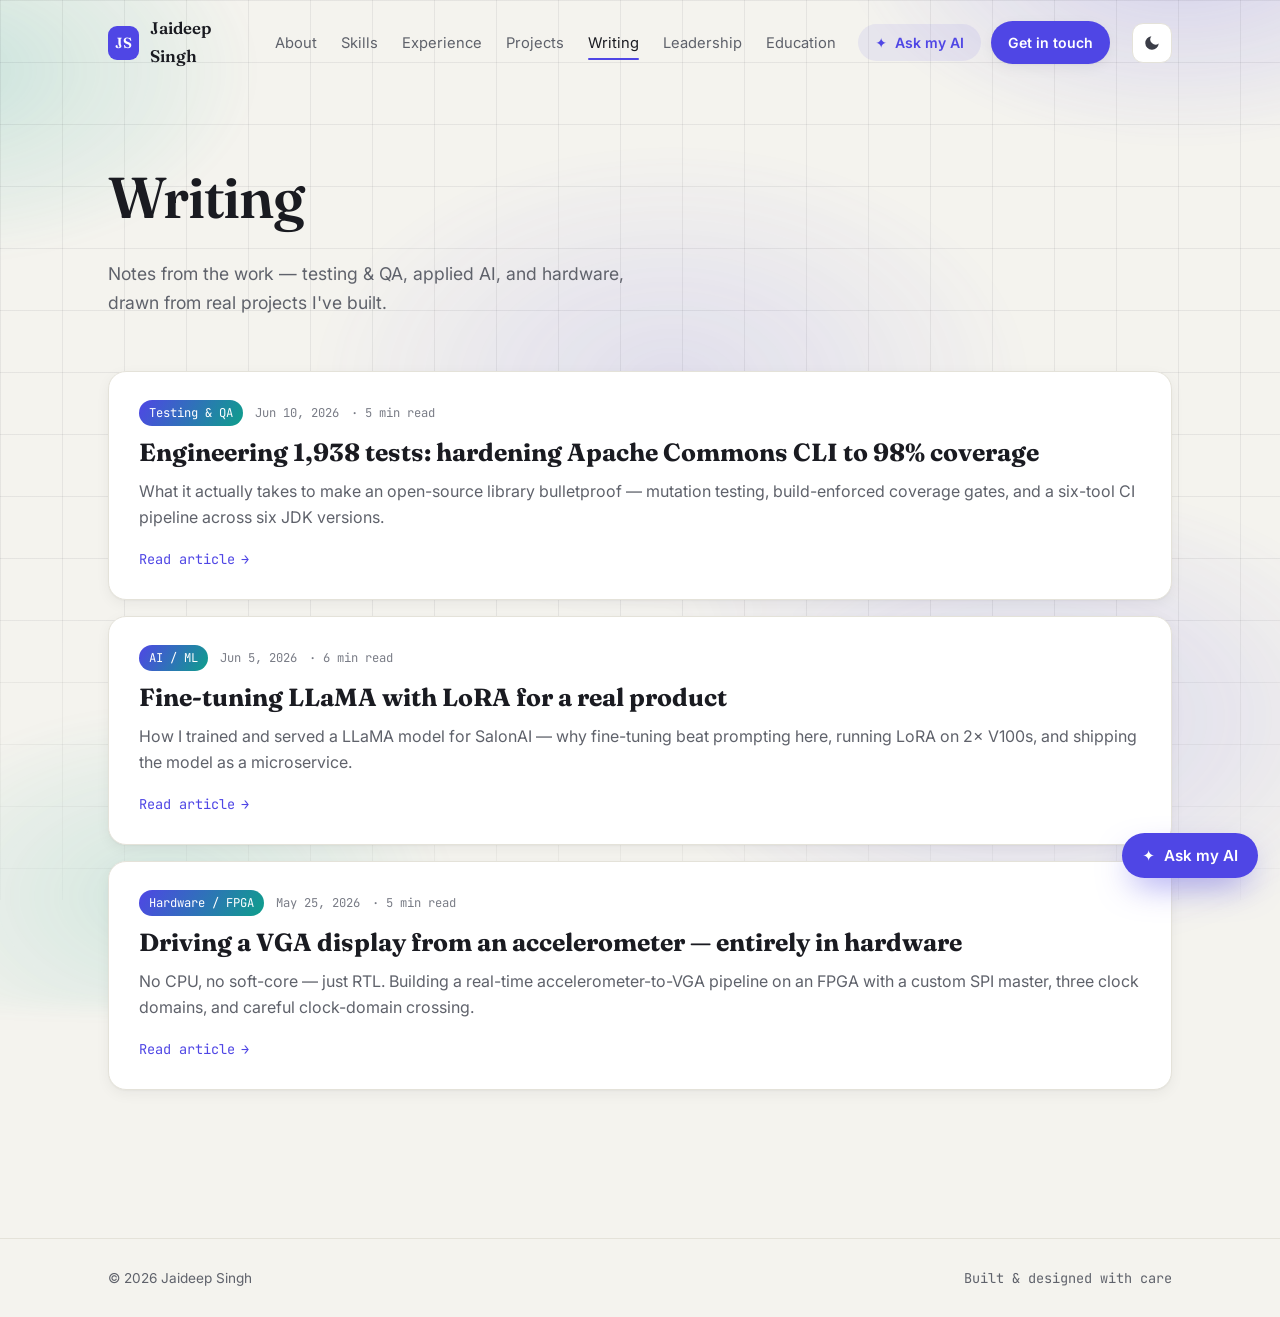
==== commit 68f3a5c0: "Apply design/a11y/perf audit fixes (multi-lens review) Accessibility: - WCAG AA contrast: darken --m" ====
--- a/blog.html
+++ b/blog.html
@@ -22,6 +22,7 @@
   <script>document.documentElement.classList.add('js');(function(){try{var t=localStorage.getItem('theme')||(matchMedia('(prefers-color-scheme:dark)').matches?'dark':'light');document.documentElement.setAttribute('data-theme',t);}catch(e){}})();</script>
 </head>
 <body>
+  <a class="skip-link" href="#top">Skip to content</a>
   <div class="scroll-progress" id="scrollProgress" aria-hidden="true"></div>
   <header class="nav scrolled" id="nav">
     <div class="nav-inner">
@@ -36,7 +37,7 @@
         <a href="index.html#education">Education</a>
       </nav>
       <div class="nav-actions">
-        <button class="btn btn-soft nav-ask" id="navAsk">✦ Ask my AI</button>
+        <button class="btn btn-soft nav-ask" id="navAsk"><span aria-hidden="true">✦</span> Ask my AI</button>
         <a href="index.html#contact" class="btn btn-primary nav-contact">Get in touch</a>
       </div>
       <button class="nav-toggle" id="navToggle" aria-label="Toggle menu" aria-expanded="false"><span></span><span></span><span></span></button>
@@ -94,17 +95,17 @@
     </div>
   </footer>
 
-  <button class="chat-fab" id="chatFab" aria-label="Ask my AI assistant"><span class="chat-fab-spark">✦</span><span class="chat-fab-text">Ask my AI</span></button>
+  <button class="chat-fab" id="chatFab" aria-label="Ask my AI assistant"><span class="chat-fab-spark" aria-hidden="true">✦</span><span class="chat-fab-text">Ask my AI</span></button>
   <div class="chat-panel" id="chatPanel" role="dialog" aria-label="AI assistant about Jaideep" aria-hidden="true">
     <div class="chat-head">
-      <div class="chat-id"><span class="chat-avatar">JS</span><div class="chat-meta"><strong>Jaideep's AI</strong><span class="chat-status"><span class="status-dot"></span> Ask me anything about Jaideep</span></div></div>
+      <div class="chat-id"><span class="chat-avatar">JS</span><div class="chat-meta"><strong>Jaideep’s AI</strong><span class="chat-status"><span class="status-dot"></span> Ask me anything about Jaideep</span></div></div>
       <button class="chat-close" id="chatClose" aria-label="Close chat">✕</button>
     </div>
     <div class="chat-log" id="chatLog"></div>
     <div class="chat-suggest" id="chatSuggest"></div>
     <form class="chat-input" id="chatForm" autocomplete="off">
       <input id="chatText" type="text" placeholder="Ask me anything about Jaideep…" aria-label="Your question" />
-      <button type="submit" aria-label="Send message"><svg viewBox="0 0 24 24" width="18" height="18" fill="currentColor"><path d="M3.4 20.4 21 12 3.4 3.6 3.39 10l12 2-12 2z"/></svg></button>
+      <button type="submit" aria-label="Send message"><svg viewBox="0 0 24 24" width="18" height="18" fill="currentColor" aria-hidden="true" focusable="false"><path d="M3.4 20.4 21 12 3.4 3.6 3.39 10l12 2-12 2z"/></svg></button>
     </form>
   </div>
 
--- a/styles.css
+++ b/styles.css
@@ -10,8 +10,8 @@
   --card: #ffffff;
   --ink: #1a1b21;
   --ink-soft: #3b3d47;
-  --muted: #6b6e7a;
-  --faint: #9a9da8;
+  --muted: #5f626b;
+  --faint: #797c86;
   --line: #e4e2d9;
   --line-2: #ebe9e1;
 
@@ -32,6 +32,7 @@
   --font-sans: 'Inter', system-ui, -apple-system, sans-serif;
   --font-display: 'Fraunces', Georgia, serif;
   --font-mono: 'JetBrains Mono', ui-monospace, monospace;
+  color-scheme: light;
 }
 
 /* ---------- Dark theme ---------- */
@@ -42,7 +43,7 @@
   --ink: #edeff5;
   --ink-soft: #c4c8d4;
   --muted: #9197a8;
-  --faint: #656b7c;
+  --faint: #767c8d;
   --line: #262a38;
   --line-2: #1d2029;
   --accent: #818cf8;
@@ -61,11 +62,28 @@
 html[data-theme="dark"] .chat-fab { color: #0b0c11; }
 html, body { transition: background-color .3s ease, color .3s ease; }
 
+/* ---------- A11y & touch baseline ---------- */
+:focus-visible { outline: 2px solid var(--accent); outline-offset: 2px; border-radius: 6px; }
+a, button, input, textarea, .btn, .filter, .nav-toggle, .theme-toggle, .chat-fab, .chat-close,
+.chat-input button, .chat-suggest button, .pc-link, .hero-socials a, .nav-links a, .nav-mobile a {
+  touch-action: manipulation; -webkit-tap-highlight-color: transparent;
+}
+.skip-link {
+  position: absolute; left: 12px; top: -56px; z-index: 300;
+  background: var(--accent); color: #fff; padding: 10px 16px; border-radius: 10px;
+  font-weight: 600; font-size: .9rem; transition: top .2s;
+}
+.skip-link:focus { top: 12px; outline: 2px solid #fff; outline-offset: 2px; }
+.sr-only {
+  position: absolute; width: 1px; height: 1px; padding: 0; margin: -1px;
+  overflow: hidden; clip: rect(0 0 0 0); white-space: nowrap; border: 0;
+}
+
 /* ---------- Theme toggle button ---------- */
 .theme-toggle {
   width: 40px; height: 40px; border-radius: 11px; border: 1px solid var(--line);
   background: var(--card); color: var(--ink-soft); cursor: pointer; display: grid;
-  place-items: center; transition: .2s; flex-shrink: 0;
+  place-items: center; transition: border-color .2s, color .2s, transform .2s; flex-shrink: 0;
 }
 .theme-toggle:hover { border-color: var(--accent); color: var(--accent); transform: translateY(-2px); }
 .theme-toggle svg { width: 18px; height: 18px; }
@@ -92,13 +110,32 @@
 strong { color: var(--ink); font-weight: 600; }
 ::selection { background: rgba(79, 70, 229, .16); }
 
-/* warm ambient backdrop */
+/* ---------- Site-wide atmospheric background ---------- */
+/* soft drifting accent glows */
 body::before {
-  content: ''; position: fixed; inset: 0; z-index: -1; pointer-events: none;
+  content: ''; position: fixed; inset: -12%; z-index: -2; pointer-events: none;
   background:
-    radial-gradient(60% 50% at 85% 0%, rgba(79, 70, 229, .07), transparent 70%),
-    radial-gradient(50% 45% at 5% 12%, rgba(14, 159, 139, .06), transparent 70%);
-}
+    radial-gradient(30% 26% at 84% 4%, color-mix(in srgb, var(--accent) 34%, transparent), transparent 72%),
+    radial-gradient(28% 24% at 6% 16%, color-mix(in srgb, var(--accent-2) 30%, transparent), transparent 72%),
+    radial-gradient(32% 30% at 52% 44%, color-mix(in srgb, var(--accent) 20%, transparent), transparent 72%),
+    radial-gradient(34% 30% at 74% 74%, color-mix(in srgb, var(--accent) 26%, transparent), transparent 72%),
+    radial-gradient(26% 24% at 20% 90%, color-mix(in srgb, var(--accent-2) 24%, transparent), transparent 72%);
+  filter: blur(10px);
+  opacity: .6;
+  animation: bgDrift 42s ease-in-out infinite alternate;
+}
+@keyframes bgDrift { from { transform: translate3d(0, 0, 0) scale(1); } to { transform: translate3d(-2.5%, -2%, 0) scale(1.06); } }
+/* faint grid for subtle structure/depth (auto-adapts to theme via --ink) */
+body::after {
+  content: ''; position: fixed; inset: 0; z-index: -2; pointer-events: none;
+  background-image:
+    linear-gradient(color-mix(in srgb, var(--ink) 6.5%, transparent) 1px, transparent 1px),
+    linear-gradient(90deg, color-mix(in srgb, var(--ink) 6.5%, transparent) 1px, transparent 1px);
+  background-size: 62px 62px;
+  -webkit-mask-image: radial-gradient(145% 130% at 50% 0%, #000 60%, transparent 96%);
+  mask-image: radial-gradient(145% 130% at 50% 0%, #000 60%, transparent 96%);
+}
+@media (prefers-reduced-motion: reduce) { body::before { animation: none; } }
 
 .container { width: 100%; max-width: var(--maxw); margin: 0 auto; padding: 0 28px; }
 .section { padding: 108px 0; position: relative; }
@@ -108,6 +145,9 @@
 .section-title { font-family: var(--font-display); font-size: clamp(1.9rem, 4vw, 2.7rem); font-weight: 600; letter-spacing: -.01em; }
 .section-lead { color: var(--muted); max-width: 640px; margin: -28px 0 36px; font-size: 1.02rem; }
 .accent-text { color: var(--accent); font-style: italic; }
+.hero-title, .section-title, .contact-title, .post-card h2, .article h1 { text-wrap: balance; }
+.hero-sub, .about-text p, .section-lead, .pc-desc, .lead-card p, .check-list li, .contact-sub { text-wrap: pretty; }
+.tl-date, .lead-date, .edu-date { font-variant-numeric: tabular-nums; }
 
 /* ---------- Buttons ---------- */
 .btn {
@@ -135,7 +175,7 @@
 /* ---------- Nav ---------- */
 .nav { position: fixed; top: 0; left: 0; right: 0; z-index: 100; transition: background .3s, border-color .3s, box-shadow .3s; border-bottom: 1px solid transparent; }
 .nav.scrolled { background: rgba(244, 243, 238, .82); backdrop-filter: blur(14px); -webkit-backdrop-filter: blur(14px); border-bottom-color: var(--line); }
-.nav-inner { max-width: var(--maxw); margin: 0 auto; padding: 15px 28px; display: flex; align-items: center; gap: 22px; }
+.nav-inner { max-width: var(--maxw); margin: 0 auto; padding: 15px max(28px, env(safe-area-inset-right)) 15px max(28px, env(safe-area-inset-left)); display: flex; align-items: center; gap: 22px; }
 .nav-logo { display: flex; align-items: center; gap: 11px; font-weight: 600; }
 .logo-mark { font-family: var(--font-display); font-weight: 600; font-size: .92rem; width: 34px; height: 34px; display: grid; place-items: center; border-radius: 9px; background: var(--accent); color: #fff; }
 .logo-text { font-family: var(--font-display); font-size: 1.05rem; }
@@ -181,10 +221,10 @@
 .hc-name { display: block; font-family: var(--font-display); font-size: 1.15rem; }
 .hc-role { font-size: .88rem; color: var(--muted); }
 .hc-now { font-size: .92rem; color: var(--ink-soft); background: var(--paper-2); border: 1px solid var(--line-2); border-radius: var(--radius-sm); padding: 11px 14px; margin-bottom: 18px; }
-.hc-label { display: block; font-family: var(--font-mono); font-size: .68rem; text-transform: uppercase; letter-spacing: .08em; color: var(--faint); margin-bottom: 3px; }
+.hc-label { display: block; font-family: var(--font-mono); font-size: .68rem; text-transform: uppercase; letter-spacing: .08em; color: var(--muted); margin-bottom: 3px; }
 .hc-stats { list-style: none; display: grid; grid-template-columns: 1fr 1fr; gap: 12px; margin-bottom: 18px; }
 .hc-stats li { display: flex; flex-direction: column; }
-.hc-stats b { font-family: var(--font-display); font-size: 1.4rem; color: var(--accent); line-height: 1; }
+.hc-stats b { font-family: var(--font-display); font-size: 1.4rem; color: var(--accent); line-height: 1; font-variant-numeric: tabular-nums; }
 .hc-stats span { font-size: .76rem; color: var(--muted); margin-top: 3px; }
 .hc-tags { display: flex; flex-wrap: wrap; gap: 6px; margin-bottom: 18px; }
 .hc-tags span { font-family: var(--font-mono); font-size: .72rem; padding: 4px 10px; border-radius: 7px; background: var(--accent-soft); color: var(--accent); }
@@ -228,7 +268,7 @@
 
 /* ---------- Projects ---------- */
 .filters { display: flex; flex-wrap: wrap; gap: 9px; margin-bottom: 32px; }
-.filter { font-family: var(--font-mono); font-size: .82rem; color: var(--muted); padding: 8px 15px; border-radius: 999px; border: 1px solid var(--line); background: var(--card); cursor: pointer; transition: .2s; }
+.filter { font-family: var(--font-mono); font-size: .82rem; color: var(--muted); padding: 10px 16px; border-radius: 999px; border: 1px solid var(--line); background: var(--card); cursor: pointer; transition: color .2s, background .2s, border-color .2s; }
 .filter:hover { color: var(--ink); border-color: var(--accent); }
 .filter.active { color: #fff; background: var(--accent); border-color: var(--accent); }
 .projects-grid { display: grid; grid-template-columns: repeat(auto-fill, minmax(330px, 1fr)); gap: 18px; }
@@ -240,7 +280,7 @@
 .project-card > * { position: relative; z-index: 1; }
 .pc-top { display: flex; justify-content: space-between; align-items: center; margin-bottom: 14px; }
 .pc-icon { font-size: 1.7rem; line-height: 1; }
-.pc-link { color: var(--faint); transition: .2s; }
+.pc-link { color: var(--muted); transition: color .2s, transform .2s; display: inline-flex; padding: 8px; margin: -8px; }
 .pc-link:hover { color: var(--accent); transform: scale(1.1); }
 .project-card h3 { font-family: var(--font-display); font-size: 1.16rem; margin-bottom: 4px; }
 .pc-tagline { font-size: .85rem; color: var(--accent); margin-bottom: 13px; font-family: var(--font-mono); }
@@ -264,7 +304,7 @@
 .edu-card { background: var(--card); border: 1px solid var(--line); border-radius: var(--radius); padding: 24px 26px; display: flex; justify-content: space-between; align-items: center; gap: 20px; margin-bottom: 14px; box-shadow: var(--shadow-sm); transition: border-color .25s, box-shadow .25s; }
 .edu-card:hover { border-color: var(--accent-line); box-shadow: var(--shadow-md); }
 .edu-main h3 { font-family: var(--font-display); font-size: 1.12rem; margin-bottom: 6px; }
-.edu-honor { color: var(--faint); font-weight: 400; font-size: .9rem; font-family: var(--font-sans); }
+.edu-honor { color: var(--muted); font-weight: 400; font-size: .9rem; font-family: var(--font-sans); }
 .edu-org { color: var(--muted); font-size: .95rem; }
 .edu-note { color: var(--accent-2); font-size: .85rem; margin-top: 6px; }
 .edu-date { font-family: var(--font-mono); font-size: .9rem; color: var(--accent); white-space: nowrap; }
@@ -282,8 +322,10 @@
 .cf-row { display: flex; gap: 12px; }
 .cf-row input { flex: 1; min-width: 0; }
 .contact-form input, .contact-form textarea { width: 100%; padding: 13px 16px; border: 1px solid var(--line); border-radius: 12px; background: var(--card); color: var(--ink); font-family: var(--font-sans); font-size: .98rem; outline: none; transition: border-color .2s; box-shadow: var(--shadow-sm); }
-.contact-form input::placeholder, .contact-form textarea::placeholder { color: var(--faint); }
+.contact-form input::placeholder, .contact-form textarea::placeholder { color: var(--muted); }
 .contact-form input:focus, .contact-form textarea:focus { border-color: var(--accent); }
+.contact-form input:focus-visible, .contact-form textarea:focus-visible { outline: 2px solid var(--accent); outline-offset: 1px; }
+.contact-form input[aria-invalid="true"], .contact-form textarea[aria-invalid="true"] { border-color: #e5484d; }
 .contact-form textarea { resize: vertical; min-height: 110px; }
 .contact-form .btn { width: 100%; justify-content: center; }
 .cf-status { font-size: .9rem; min-height: 1.1em; text-align: center; margin: 2px 0 0; }
@@ -297,12 +339,12 @@
 
 /* ---------- Footer ---------- */
 .footer { border-top: 1px solid var(--line); padding: 28px 0; }
-.footer-inner { display: flex; justify-content: space-between; align-items: center; flex-wrap: wrap; gap: 10px; color: var(--faint); font-size: .85rem; }
+.footer-inner { display: flex; justify-content: space-between; align-items: center; flex-wrap: wrap; gap: 10px; color: var(--muted); font-size: .85rem; }
 .footer-built { font-family: var(--font-mono); }
 
 /* ---------- AI chat ---------- */
 .chat-fab {
-  position: fixed; right: 22px; bottom: 22px; z-index: 150;
+  position: fixed; right: max(22px, env(safe-area-inset-right)); bottom: max(22px, env(safe-area-inset-bottom)); z-index: 150;
   display: inline-flex; align-items: center; gap: 9px;
   padding: 13px 20px; border: 0; border-radius: 999px; cursor: pointer;
   background: var(--accent); color: #fff; font-family: var(--font-sans); font-weight: 600; font-size: .95rem;
@@ -314,8 +356,8 @@
 .chat-fab.hidden { transform: scale(.4); opacity: 0; pointer-events: none; }
 
 .chat-panel {
-  position: fixed; right: 22px; bottom: 22px; z-index: 151;
-  width: min(400px, calc(100vw - 32px)); height: min(620px, calc(100vh - 44px));
+  position: fixed; right: max(22px, env(safe-area-inset-right)); bottom: max(22px, env(safe-area-inset-bottom)); z-index: 151;
+  width: min(400px, calc(100vw - 32px)); height: min(620px, calc(100dvh - 44px));
   background: var(--card); border: 1px solid var(--line); border-radius: 22px;
   display: flex; flex-direction: column; overflow: hidden;
   box-shadow: var(--shadow-lg);
@@ -329,10 +371,10 @@
 .chat-meta strong { display: block; font-size: .98rem; }
 .chat-status { font-size: .76rem; opacity: .92; display: flex; align-items: center; gap: 6px; }
 .chat-status .status-dot { background: #6ef0a8; box-shadow: none; animation: none; }
-.chat-close { background: rgba(255,255,255,.15); border: 0; color: #fff; width: 30px; height: 30px; border-radius: 9px; cursor: pointer; font-size: .9rem; transition: background .2s; }
+.chat-close { background: rgba(255,255,255,.15); border: 0; color: #fff; width: 40px; height: 40px; border-radius: 11px; cursor: pointer; font-size: .95rem; transition: background .2s; }
 .chat-close:hover { background: rgba(255,255,255,.28); }
 
-.chat-log { flex: 1; overflow-y: auto; padding: 18px; display: flex; flex-direction: column; gap: 12px; background: var(--paper); }
+.chat-log { flex: 1; overflow-y: auto; overscroll-behavior: contain; padding: 18px; display: flex; flex-direction: column; gap: 12px; background: var(--paper); }
 .msg { max-width: 86%; padding: 11px 14px; border-radius: 15px; font-size: .92rem; line-height: 1.55; white-space: pre-wrap; }
 .msg.bot { align-self: flex-start; background: var(--card); border: 1px solid var(--line); border-bottom-left-radius: 5px; color: var(--ink-soft); box-shadow: var(--shadow-sm); }
 .msg.user { align-self: flex-end; background: var(--accent); color: #fff; border-bottom-right-radius: 5px; }
@@ -345,11 +387,12 @@
 @keyframes blink { 0%, 60%, 100% { opacity: .3; transform: translateY(0);} 30% { opacity: 1; transform: translateY(-3px);} }
 
 .chat-suggest { display: flex; gap: 7px; padding: 10px 14px 0; flex-wrap: wrap; background: var(--paper); }
-.chat-suggest button { font-size: .78rem; font-family: var(--font-sans); padding: 7px 12px; border-radius: 999px; border: 1px solid var(--accent-line); background: var(--card); color: var(--accent); cursor: pointer; transition: .2s; }
+.chat-suggest button { font-size: .78rem; font-family: var(--font-sans); padding: 9px 14px; border-radius: 999px; border: 1px solid var(--accent-line); background: var(--card); color: var(--accent); cursor: pointer; transition: background .2s, border-color .2s; }
 .chat-suggest button:hover { background: var(--accent-soft); }
 .chat-input { display: flex; gap: 8px; padding: 12px 14px; background: var(--paper); border-top: 1px solid var(--line); }
 .chat-input input { flex: 1; border: 1px solid var(--line); border-radius: 999px; padding: 11px 16px; font-family: var(--font-sans); font-size: .92rem; background: var(--card); color: var(--ink); outline: none; transition: border-color .2s; }
 .chat-input input:focus { border-color: var(--accent); }
+.chat-input input:focus-visible { outline: 2px solid var(--accent); outline-offset: 1px; }
 .chat-input button { width: 42px; height: 42px; border: 0; border-radius: 50%; background: var(--accent); color: #fff; cursor: pointer; display: grid; place-items: center; transition: background .2s, transform .15s; flex-shrink: 0; }
 .chat-input button:hover { background: var(--accent-press); transform: scale(1.05); }
 
@@ -359,8 +402,7 @@
 html:not(.js) .reveal { opacity: 1; transform: none; }
 
 /* ---------- 3D tilt ---------- */
-.project-card, .skill-card, .lead-card { will-change: transform; }
-.tilting { transition: transform .06s linear !important; }
+.tilting { will-change: transform; transition: transform .06s linear !important; }
 
 /* ---------- Responsive ---------- */
 @media (max-width: 900px) {
